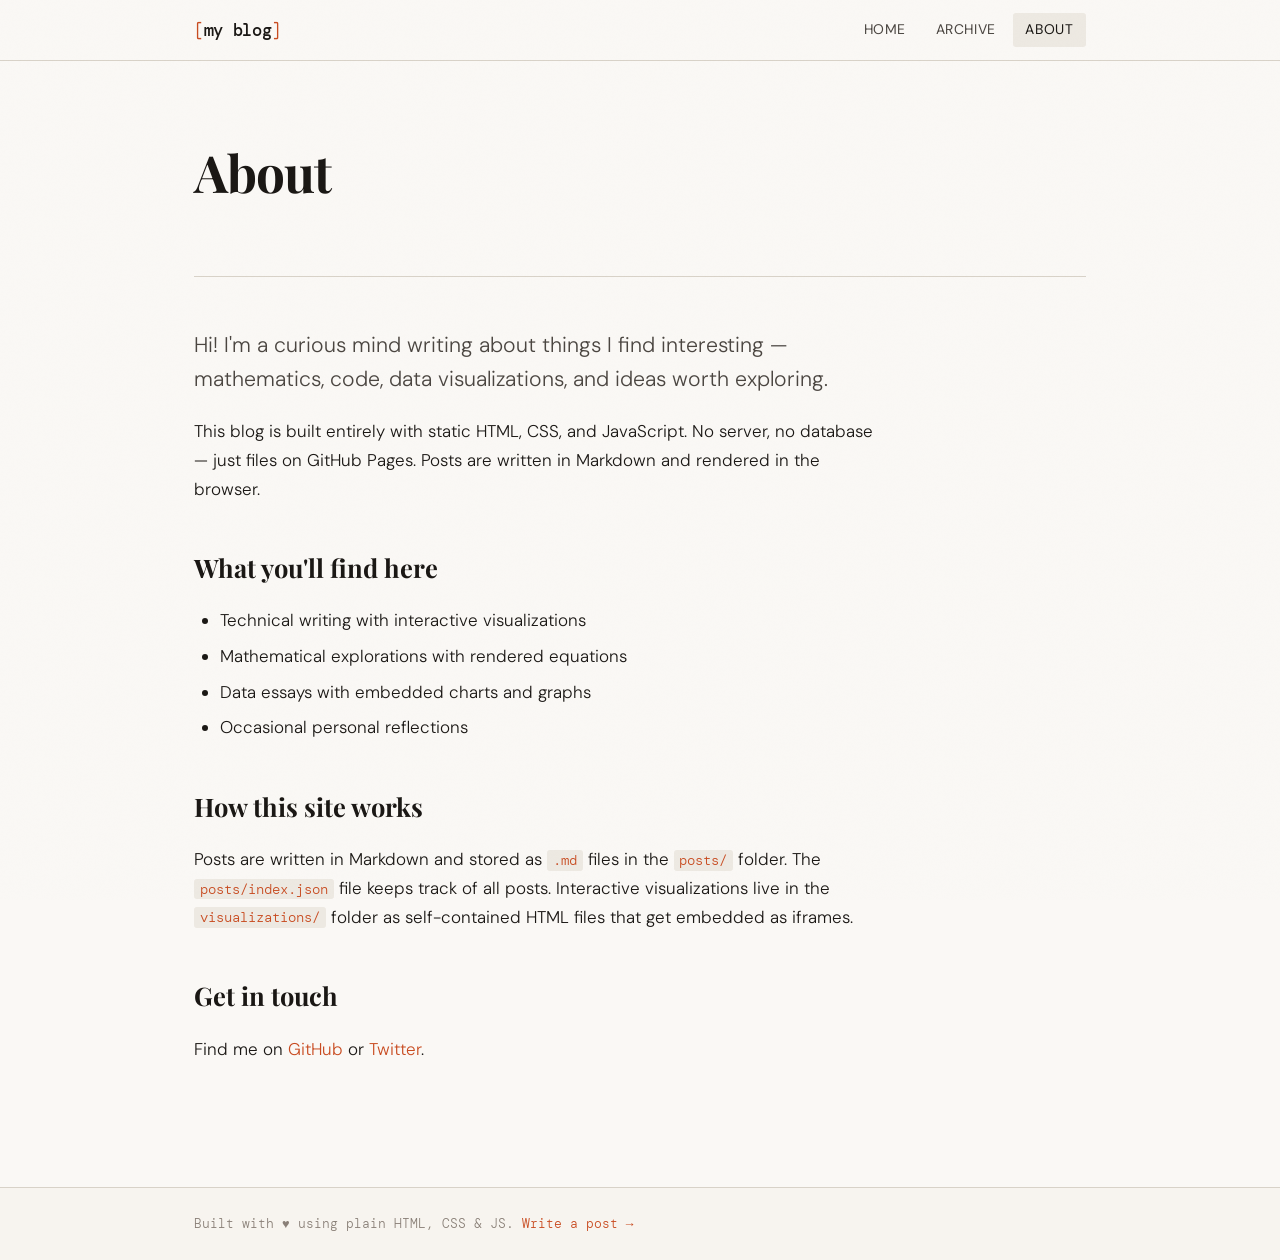
==== about.html @ aedbbadf "Add files via upload" ====
<!DOCTYPE html>
<html lang="en">
<head>
  <meta charset="UTF-8" />
  <meta name="viewport" content="width=device-width, initial-scale=1.0" />
  <title>About — My Blog</title>
  <link rel="stylesheet" href="assets/css/main.css" />
  <link rel="preconnect" href="https://fonts.googleapis.com">
  <link href="https://fonts.googleapis.com/css2?family=Playfair+Display:ital,wght@0,400;0,700;1,400&family=DM+Sans:wght@300;400;500&family=DM+Mono:wght@400;500&display=swap" rel="stylesheet">
</head>
<body>
<div class="noise-overlay"></div>
<header class="site-header">
  <div class="header-inner">
    <a href="index.html" class="site-logo">
      <span class="logo-bracket">[</span><span class="logo-text">my blog</span><span class="logo-bracket">]</span>
    </a>
    <nav class="site-nav">
      <a href="index.html" class="nav-link">Home</a>
      <a href="archive.html" class="nav-link">Archive</a>
      <a href="about.html" class="nav-link active">About</a>
    </nav>
  </div>
</header>
<main class="site-main">
  <div class="page-hero">
    <h1 class="page-title">About</h1>
  </div>
  <div class="about-content prose">
    <p class="lead">Hi! I'm a curious mind writing about things I find interesting — mathematics, code, data visualizations, and ideas worth exploring.</p>
    <p>This blog is built entirely with static HTML, CSS, and JavaScript. No server, no database — just files on GitHub Pages. Posts are written in Markdown and rendered in the browser.</p>
    <h2>What you'll find here</h2>
    <ul>
      <li>Technical writing with interactive visualizations</li>
      <li>Mathematical explorations with rendered equations</li>
      <li>Data essays with embedded charts and graphs</li>
      <li>Occasional personal reflections</li>
    </ul>
    <h2>How this site works</h2>
    <p>Posts are written in Markdown and stored as <code>.md</code> files in the <code>posts/</code> folder. The <code>posts/index.json</code> file keeps track of all posts. Interactive visualizations live in the <code>visualizations/</code> folder as self-contained HTML files that get embedded as iframes.</p>
    <h2>Get in touch</h2>
    <p>Find me on <a href="#">GitHub</a> or <a href="#">Twitter</a>.</p>
  </div>
</main>
<footer class="site-footer">
  <div class="footer-inner">
    <p class="footer-copy">Built with ♥ using plain HTML, CSS & JS. <a href="admin/editor.html">Write a post →</a></p>
  </div>
</footer>
</body>
</html>
---- assets/css/main.css ----
/* =====================================================
   MY BLOG — Main Stylesheet
   Aesthetic: Editorial · Ink & Paper · Refined
   ===================================================== */

@import url('https://fonts.googleapis.com/css2?family=Playfair+Display:ital,wght@0,400;0,700;1,400&family=DM+Sans:wght@300;400;500&family=DM+Mono:wght@400;500&display=swap');

/* ---------- Reset & Base ---------- */
*, *::before, *::after { box-sizing: border-box; margin: 0; padding: 0; }

:root {
  --ink:        #1a1714;
  --ink-mid:    #4a4540;
  --ink-light:  #8a8078;
  --cream:      #f7f4ef;
  --cream-dark: #ede9e2;
  --paper:      #faf8f5;
  --accent:     #c84b20;
  --accent-2:   #2a6496;
  --accent-3:   #5a8a3a;
  --border:     #d8d2c8;
  --shadow:     rgba(26,23,20,0.08);
  --font-serif: 'Playfair Display', Georgia, serif;
  --font-sans:  'DM Sans', system-ui, sans-serif;
  --font-mono:  'DM Mono', 'Fira Code', monospace;
  --max-w:      960px;
  --max-prose:  680px;
}

html { font-size: 17px; scroll-behavior: smooth; }

body {
  background: var(--paper);
  color: var(--ink);
  font-family: var(--font-sans);
  font-weight: 300;
  line-height: 1.7;
  min-height: 100vh;
  overflow-x: hidden;
}

/* Noise texture overlay */
.noise-overlay {
  position: fixed; inset: 0; pointer-events: none; z-index: 100;
  background-image: url("data:image/svg+xml,%3Csvg viewBox='0 0 256 256' xmlns='http://www.w3.org/2000/svg'%3E%3Cfilter id='n'%3E%3CfeTurbulence type='fractalNoise' baseFrequency='0.9' numOctaves='4' stitchTiles='stitch'/%3E%3C/filter%3E%3Crect width='100%25' height='100%25' filter='url(%23n)' opacity='0.04'/%3E%3C/svg%3E");
  background-size: 180px;
  opacity: 0.4;
}

a { color: var(--accent); text-decoration: none; }
a:hover { text-decoration: underline; }
img { max-width: 100%; height: auto; }

/* ---------- Header ---------- */
.site-header {
  position: sticky; top: 0; z-index: 50;
  background: rgba(250,248,245,0.92);
  backdrop-filter: blur(12px);
  border-bottom: 1px solid var(--border);
}

.header-inner {
  max-width: var(--max-w);
  margin: 0 auto;
  padding: 0 2rem;
  height: 60px;
  display: flex;
  align-items: center;
  gap: 2rem;
}

.site-logo {
  font-family: var(--font-mono);
  font-size: 1rem;
  color: var(--ink);
  text-decoration: none;
  white-space: nowrap;
  letter-spacing: -0.02em;
}
.logo-bracket { color: var(--accent); font-weight: 400; }
.logo-text { font-weight: 500; }
.site-logo:hover { text-decoration: none; opacity: 0.8; }

.site-nav {
  display: flex;
  gap: 0.25rem;
  margin-left: auto;
}
.nav-link {
  font-size: 0.82rem;
  font-weight: 400;
  color: var(--ink-mid);
  text-decoration: none;
  padding: 0.3rem 0.75rem;
  border-radius: 3px;
  letter-spacing: 0.04em;
  text-transform: uppercase;
  transition: all 0.2s;
}
.nav-link:hover, .nav-link.active {
  color: var(--ink);
  background: var(--cream-dark);
  text-decoration: none;
}

/* ---------- Main ---------- */
.site-main {
  max-width: var(--max-w);
  margin: 0 auto;
  padding: 0 2rem 6rem;
}

/* ---------- Hero ---------- */
.hero {
  padding: 6rem 0 4rem;
  position: relative;
  display: grid;
  grid-template-columns: 1fr auto;
  gap: 2rem;
  align-items: center;
  border-bottom: 1px solid var(--border);
  margin-bottom: 4rem;
  overflow: hidden;
}

.hero-kicker {
  font-family: var(--font-mono);
  font-size: 0.75rem;
  color: var(--accent);
  letter-spacing: 0.1em;
  text-transform: uppercase;
  margin-bottom: 1rem;
}

.hero-title {
  font-family: var(--font-serif);
  font-size: clamp(2.5rem, 5vw, 4rem);
  font-weight: 700;
  line-height: 1.1;
  letter-spacing: -0.02em;
  color: var(--ink);
  margin-bottom: 1.25rem;
}
.hero-title em { font-style: italic; color: var(--accent); }

.hero-sub {
  font-size: 1.05rem;
  color: var(--ink-mid);
  max-width: 500px;
  font-weight: 300;
}

/* Decorative rings */
.hero-deco {
  position: relative;
  width: 180px;
  height: 180px;
  flex-shrink: 0;
}
.deco-ring {
  position: absolute;
  border-radius: 50%;
  border: 1px solid var(--border);
}
.ring-1 { inset: 0; }
.ring-2 { inset: 20px; border-color: var(--cream-dark); border-width: 2px; }
.ring-3 { inset: 50px; background: var(--cream-dark); border-color: var(--border); }

/* ---------- Posts Section ---------- */
.section-header {
  display: flex;
  align-items: center;
  gap: 1.5rem;
  margin-bottom: 2.5rem;
}
.section-title {
  font-family: var(--font-mono);
  font-size: 0.75rem;
  font-weight: 500;
  letter-spacing: 0.1em;
  text-transform: uppercase;
  color: var(--ink-light);
  white-space: nowrap;
}
.section-line {
  flex: 1;
  height: 1px;
  background: var(--border);
}

/* ---------- Posts Grid ---------- */
.posts-grid {
  display: grid;
  grid-template-columns: 1fr 1fr;
  gap: 2px;
}

.post-card {
  background: var(--cream);
  padding: 2rem;
  position: relative;
  transition: background 0.2s;
  cursor: pointer;
  text-decoration: none;
  display: block;
  color: var(--ink);
}
.post-card:hover { background: var(--cream-dark); text-decoration: none; }
.post-card.featured { grid-column: 1 / -1; display: grid; grid-template-columns: 1fr 1fr; gap: 2rem; align-items: start; }

.post-number {
  font-family: var(--font-mono);
  font-size: 0.65rem;
  color: var(--ink-light);
  letter-spacing: 0.08em;
  margin-bottom: 1rem;
  display: block;
}
.post-card-title {
  font-family: var(--font-serif);
  font-size: 1.5rem;
  font-weight: 700;
  line-height: 1.2;
  margin-bottom: 0.75rem;
  color: var(--ink);
}
.post-card.featured .post-card-title { font-size: 2rem; }
.post-card-excerpt {
  font-size: 0.9rem;
  color: var(--ink-mid);
  line-height: 1.6;
  margin-bottom: 1.25rem;
}
.post-meta {
  display: flex;
  align-items: center;
  gap: 0.75rem;
  flex-wrap: wrap;
}
.post-date {
  font-family: var(--font-mono);
  font-size: 0.7rem;
  color: var(--ink-light);
}
.post-tag {
  font-size: 0.65rem;
  letter-spacing: 0.06em;
  text-transform: uppercase;
  background: var(--paper);
  color: var(--ink-light);
  padding: 0.15rem 0.5rem;
  border-radius: 2px;
  border: 1px solid var(--border);
}
.post-arrow {
  font-size: 1.1rem;
  color: var(--accent);
  transition: transform 0.2s;
}
.post-card:hover .post-arrow { transform: translateX(4px); }

.posts-loading {
  grid-column: 1 / -1;
  text-align: center;
  padding: 3rem;
  color: var(--ink-light);
  font-family: var(--font-mono);
  font-size: 0.8rem;
}

/* ---------- Page Hero ---------- */
.page-hero {
  padding: 4rem 0 3rem;
  border-bottom: 1px solid var(--border);
  margin-bottom: 3rem;
}
.page-title {
  font-family: var(--font-serif);
  font-size: clamp(2rem, 4vw, 3.5rem);
  font-weight: 700;
  letter-spacing: -0.02em;
  margin-bottom: 0.5rem;
}
.page-sub {
  font-size: 1rem;
  color: var(--ink-mid);
}

/* ---------- Archive ---------- */
.archive-list { display: flex; flex-direction: column; }
.archive-item {
  display: flex;
  align-items: baseline;
  gap: 1.5rem;
  padding: 1.25rem 0;
  border-bottom: 1px solid var(--border);
  text-decoration: none;
  color: var(--ink);
  transition: padding-left 0.2s;
}
.archive-item:hover { padding-left: 0.5rem; text-decoration: none; }
.archive-item-date {
  font-family: var(--font-mono);
  font-size: 0.7rem;
  color: var(--ink-light);
  white-space: nowrap;
  flex-shrink: 0;
}
.archive-item-title {
  font-family: var(--font-serif);
  font-size: 1.1rem;
  color: var(--ink);
  flex: 1;
}
.archive-item-tags {
  display: flex;
  gap: 0.5rem;
}

/* ---------- About ---------- */
.about-content {
  max-width: var(--max-prose);
}
.lead {
  font-size: 1.25rem;
  font-weight: 300;
  color: var(--ink-mid);
  margin-bottom: 2rem;
  line-height: 1.6;
}

/* ---------- Footer ---------- */
.site-footer {
  border-top: 1px solid var(--border);
  background: var(--cream);
  margin-top: auto;
}
.footer-inner {
  max-width: var(--max-w);
  margin: 0 auto;
  padding: 1.5rem 2rem;
}
.footer-copy {
  font-family: var(--font-mono);
  font-size: 0.75rem;
  color: var(--ink-light);
}
.footer-copy a { color: var(--accent); }

/* ---------- Prose (About, etc.) ---------- */
.prose h2 {
  font-family: var(--font-serif);
  font-size: 1.5rem;
  font-weight: 700;
  margin: 2.5rem 0 1rem;
  color: var(--ink);
}
.prose p { margin-bottom: 1.25rem; }
.prose ul, .prose ol {
  padding-left: 1.5rem;
  margin-bottom: 1.25rem;
}
.prose li { margin-bottom: 0.4rem; }
.prose code {
  font-family: var(--font-mono);
  font-size: 0.85em;
  background: var(--cream-dark);
  padding: 0.1em 0.4em;
  border-radius: 3px;
  color: var(--accent);
}

/* ---------- Responsive ---------- */
@media (max-width: 700px) {
  .site-main { padding: 0 1.25rem 4rem; }
  .header-inner { padding: 0 1.25rem; }
  .hero { grid-template-columns: 1fr; padding: 3rem 0 2.5rem; }
  .hero-deco { display: none; }
  .posts-grid { grid-template-columns: 1fr; }
  .post-card.featured { grid-column: 1; display: block; }
  .post-card.featured .post-card-title { font-size: 1.5rem; }
  .nav-link { font-size: 0.75rem; padding: 0.3rem 0.5rem; }
}

/* ---------- Animations ---------- */
@keyframes fadeUp {
  from { opacity: 0; transform: translateY(12px); }
  to   { opacity: 1; transform: translateY(0); }
}
.post-card, .archive-item {
  animation: fadeUp 0.4s ease both;
}
.post-card:nth-child(1) { animation-delay: 0.05s; }
.post-card:nth-child(2) { animation-delay: 0.10s; }
.post-card:nth-child(3) { animation-delay: 0.15s; }
.post-card:nth-child(4) { animation-delay: 0.20s; }
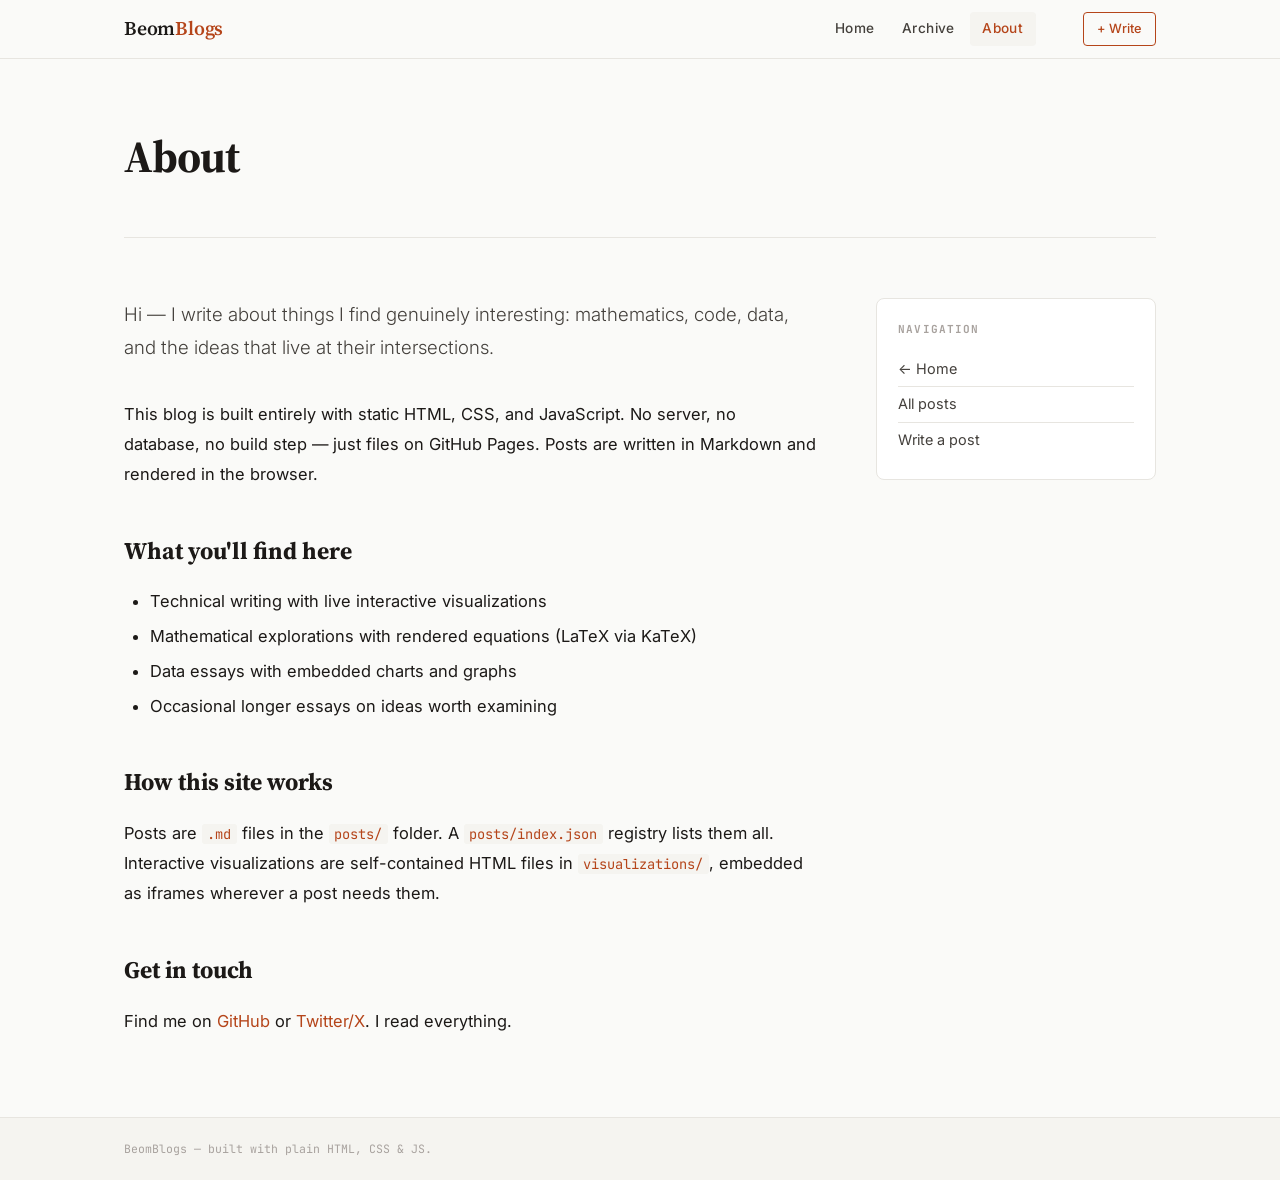
==== commit 93b0d661: "fix responsiveness and other features" ====
--- a/about.html
+++ b/about.html
@@ -1,50 +1,56 @@
 <!DOCTYPE html>
 <html lang="en">
 <head>
-  <meta charset="UTF-8" />
-  <meta name="viewport" content="width=device-width, initial-scale=1.0" />
-  <title>About — My Blog</title>
-  <link rel="stylesheet" href="assets/css/main.css" />
+  <meta charset="UTF-8"/>
+  <meta name="viewport" content="width=device-width, initial-scale=1.0"/>
+  <title>About — BeomBlogs</title>
   <link rel="preconnect" href="https://fonts.googleapis.com">
-  <link href="https://fonts.googleapis.com/css2?family=Playfair+Display:ital,wght@0,400;0,700;1,400&family=DM+Sans:wght@300;400;500&family=DM+Mono:wght@400;500&display=swap" rel="stylesheet">
+  <link href="https://fonts.googleapis.com/css2?family=Source+Serif+4:ital,opsz,wght@0,8..60,300;0,8..60,400;0,8..60,600;0,8..60,700;1,8..60,400;1,8..60,600&family=Inter:wght@300;400;500;600&family=JetBrains+Mono:wght@400;500&display=swap" rel="stylesheet">
+  <link rel="stylesheet" href="assets/css/main.css"/>
 </head>
 <body>
-<div class="noise-overlay"></div>
 <header class="site-header">
   <div class="header-inner">
-    <a href="index.html" class="site-logo">
-      <span class="logo-bracket">[</span><span class="logo-text">my blog</span><span class="logo-bracket">]</span>
-    </a>
+    <a href="index.html" class="site-logo">Beom<span class="logo-accent">Blogs</span></a>
     <nav class="site-nav">
       <a href="index.html" class="nav-link">Home</a>
       <a href="archive.html" class="nav-link">Archive</a>
       <a href="about.html" class="nav-link active">About</a>
     </nav>
+    <a href="admin/editor.html" class="header-write-btn">+ Write</a>
   </div>
 </header>
 <main class="site-main">
   <div class="page-hero">
     <h1 class="page-title">About</h1>
   </div>
-  <div class="about-content prose">
-    <p class="lead">Hi! I'm a curious mind writing about things I find interesting — mathematics, code, data visualizations, and ideas worth exploring.</p>
-    <p>This blog is built entirely with static HTML, CSS, and JavaScript. No server, no database — just files on GitHub Pages. Posts are written in Markdown and rendered in the browser.</p>
-    <h2>What you'll find here</h2>
-    <ul>
-      <li>Technical writing with interactive visualizations</li>
-      <li>Mathematical explorations with rendered equations</li>
-      <li>Data essays with embedded charts and graphs</li>
-      <li>Occasional personal reflections</li>
-    </ul>
-    <h2>How this site works</h2>
-    <p>Posts are written in Markdown and stored as <code>.md</code> files in the <code>posts/</code> folder. The <code>posts/index.json</code> file keeps track of all posts. Interactive visualizations live in the <code>visualizations/</code> folder as self-contained HTML files that get embedded as iframes.</p>
-    <h2>Get in touch</h2>
-    <p>Find me on <a href="#">GitHub</a> or <a href="#">Twitter</a>.</p>
+  <div class="about-layout">
+    <div class="about-content prose">
+      <p class="lead">Hi — I write about things I find genuinely interesting: mathematics, code, data, and the ideas that live at their intersections.</p>
+      <p>This blog is built entirely with static HTML, CSS, and JavaScript. No server, no database, no build step — just files on GitHub Pages. Posts are written in Markdown and rendered in the browser.</p>
+      <h2>What you'll find here</h2>
+      <ul>
+        <li>Technical writing with live interactive visualizations</li>
+        <li>Mathematical explorations with rendered equations (LaTeX via KaTeX)</li>
+        <li>Data essays with embedded charts and graphs</li>
+        <li>Occasional longer essays on ideas worth examining</li>
+      </ul>
+      <h2>How this site works</h2>
+      <p>Posts are <code>.md</code> files in the <code>posts/</code> folder. A <code>posts/index.json</code> registry lists them all. Interactive visualizations are self-contained HTML files in <code>visualizations/</code>, embedded as iframes wherever a post needs them.</p>
+      <h2>Get in touch</h2>
+      <p>Find me on <a href="#">GitHub</a> or <a href="#">Twitter/X</a>. I read everything.</p>
+    </div>
+    <aside class="about-sidebar">
+      <h3>Navigation</h3>
+      <a href="index.html">← Home</a>
+      <a href="archive.html">All posts</a>
+      <a href="admin/editor.html">Write a post</a>
+    </aside>
   </div>
 </main>
 <footer class="site-footer">
   <div class="footer-inner">
-    <p class="footer-copy">Built with ♥ using plain HTML, CSS & JS. <a href="admin/editor.html">Write a post →</a></p>
+    <p class="footer-copy">BeomBlogs — built with plain HTML, CSS &amp; JS.</p>
   </div>
 </footer>
 </body>
--- a/assets/css/main.css
+++ b/assets/css/main.css
@@ -1,396 +1,447 @@
-/* =====================================================
-   MY BLOG — Main Stylesheet
-   Aesthetic: Editorial · Ink & Paper · Refined
-   ===================================================== */
-
-@import url('https://fonts.googleapis.com/css2?family=Playfair+Display:ital,wght@0,400;0,700;1,400&family=DM+Sans:wght@300;400;500&family=DM+Mono:wght@400;500&display=swap');
-
-/* ---------- Reset & Base ---------- */
+/* ============================================================
+   BeomBlogs — Main Stylesheet
+   Design: Academic / Research-friendly editorial
+   Optimised for readability on mobile, tablet & desktop
+   ============================================================ */
+
+@import url('https://fonts.googleapis.com/css2?family=Source+Serif+4:ital,opsz,wght@0,8..60,300;0,8..60,400;0,8..60,600;0,8..60,700;1,8..60,400;1,8..60,600&family=Inter:wght@300;400;500;600&family=JetBrains+Mono:wght@400;500&display=swap');
+
+/* ── Reset ── */
 *, *::before, *::after { box-sizing: border-box; margin: 0; padding: 0; }
 
 :root {
-  --ink:        #1a1714;
-  --ink-mid:    #4a4540;
-  --ink-light:  #8a8078;
-  --cream:      #f7f4ef;
-  --cream-dark: #ede9e2;
-  --paper:      #faf8f5;
-  --accent:     #c84b20;
-  --accent-2:   #2a6496;
-  --accent-3:   #5a8a3a;
-  --border:     #d8d2c8;
-  --shadow:     rgba(26,23,20,0.08);
-  --font-serif: 'Playfair Display', Georgia, serif;
-  --font-sans:  'DM Sans', system-ui, sans-serif;
-  --font-mono:  'DM Mono', 'Fira Code', monospace;
-  --max-w:      960px;
+  /* Palette */
+  --ink:           #1c1917;
+  --ink-mid:       #44403c;
+  --ink-light:     #78716c;
+  --ink-faint:     #a8a29e;
+  --bg:            #fafaf8;
+  --bg-alt:        #f5f4f0;
+  --bg-card:       #ffffff;
+  --border:        #e7e5e0;
+  --border-strong: #c7c3bc;
+  --accent:        #b5451a;
+  --accent-dk:     #8b3214;
+  --accent-lt:     #f9ede8;
+  --blue:          #1d4ed8;
+  --blue-lt:       #eff6ff;
+  --green:         #166534;
+  --green-lt:      #f0fdf4;
+
+  /* Typography */
+  --ff-serif: 'Source Serif 4', 'Georgia', 'Times New Roman', serif;
+  --ff-sans:  'Inter', system-ui, -apple-system, sans-serif;
+  --ff-mono:  'JetBrains Mono', 'Fira Code', monospace;
+
+  /* Spacing */
+  --max-w:      1100px;
   --max-prose:  680px;
-}
-
-html { font-size: 17px; scroll-behavior: smooth; }
-
+  --space-xs:   .375rem;
+  --space-sm:   .75rem;
+  --space-md:   1.25rem;
+  --space-lg:   2rem;
+  --space-xl:   3.5rem;
+
+  /* Radius */
+  --radius-sm: 4px;
+  --radius-md: 8px;
+  --radius-lg: 12px;
+}
+
+/* ── Base ── */
+html { font-size: 17px; scroll-behavior: smooth; -webkit-text-size-adjust: 100%; }
 body {
-  background: var(--paper);
-  color: var(--ink);
-  font-family: var(--font-sans);
-  font-weight: 300;
+  background: var(--bg);
+  color: var(--ink);
+  font-family: var(--ff-sans);
+  font-weight: 400;
   line-height: 1.7;
   min-height: 100vh;
-  overflow-x: hidden;
-}
-
-/* Noise texture overlay */
-.noise-overlay {
-  position: fixed; inset: 0; pointer-events: none; z-index: 100;
-  background-image: url("data:image/svg+xml,%3Csvg viewBox='0 0 256 256' xmlns='http://www.w3.org/2000/svg'%3E%3Cfilter id='n'%3E%3CfeTurbulence type='fractalNoise' baseFrequency='0.9' numOctaves='4' stitchTiles='stitch'/%3E%3C/filter%3E%3Crect width='100%25' height='100%25' filter='url(%23n)' opacity='0.04'/%3E%3C/svg%3E");
-  background-size: 180px;
-  opacity: 0.4;
-}
-
+  display: flex;
+  flex-direction: column;
+}
 a { color: var(--accent); text-decoration: none; }
-a:hover { text-decoration: underline; }
-img { max-width: 100%; height: auto; }
-
-/* ---------- Header ---------- */
+a:hover { text-decoration: underline; text-underline-offset: 3px; }
+img { max-width: 100%; height: auto; display: block; }
+
+/* ── Header ── */
 .site-header {
   position: sticky; top: 0; z-index: 50;
-  background: rgba(250,248,245,0.92);
-  backdrop-filter: blur(12px);
+  background: rgba(250,250,248,.94);
+  backdrop-filter: blur(10px);
+  -webkit-backdrop-filter: blur(10px);
   border-bottom: 1px solid var(--border);
 }
-
 .header-inner {
   max-width: var(--max-w);
   margin: 0 auto;
-  padding: 0 2rem;
-  height: 60px;
-  display: flex;
-  align-items: center;
-  gap: 2rem;
-}
-
+  padding: 0 var(--space-lg);
+  height: 58px;
+  display: flex;
+  align-items: center;
+  gap: var(--space-lg);
+}
 .site-logo {
-  font-family: var(--font-mono);
+  font-family: var(--ff-serif);
+  font-size: 1.15rem;
+  font-weight: 600;
+  color: var(--ink);
+  text-decoration: none;
+  letter-spacing: -.01em;
+  white-space: nowrap;
+}
+.site-logo:hover { text-decoration: none; opacity: .8; }
+.site-logo .logo-accent { color: var(--accent); }
+
+.site-nav { display: flex; gap: 2px; margin-left: auto; align-items: center; }
+.nav-link {
+  font-size: .8rem;
+  font-weight: 500;
+  color: var(--ink-mid);
+  text-decoration: none;
+  padding: .3rem .75rem;
+  border-radius: var(--radius-sm);
+  letter-spacing: .03em;
+  transition: all .15s;
+}
+.nav-link:hover, .nav-link.active {
+  color: var(--ink);
+  background: var(--bg-alt);
+  text-decoration: none;
+}
+.nav-link.active { color: var(--accent); }
+
+.header-write-btn {
+  font-size: .75rem;
+  font-weight: 500;
+  color: var(--accent);
+  border: 1px solid var(--accent);
+  padding: .28rem .8rem;
+  border-radius: var(--radius-sm);
+  text-decoration: none;
+  transition: all .15s;
+  margin-left: var(--space-sm);
+  white-space: nowrap;
+}
+.header-write-btn:hover {
+  background: var(--accent);
+  color: #fff;
+  text-decoration: none;
+}
+
+/* Mobile hamburger */
+.nav-toggle { display: none; background: none; border: none; cursor: pointer; padding: .25rem; color: var(--ink-mid); font-size: 1.25rem; }
+
+/* ── Main ── */
+.site-main { max-width: var(--max-w); margin: 0 auto; padding: 0 var(--space-lg) var(--space-xl); flex: 1; width: 100%; }
+
+/* ── Hero ── */
+.hero {
+  padding: var(--space-xl) 0 var(--space-lg);
+  border-bottom: 1px solid var(--border);
+  margin-bottom: var(--space-xl);
+}
+.hero-kicker {
+  font-family: var(--ff-mono);
+  font-size: .72rem;
+  letter-spacing: .1em;
+  text-transform: uppercase;
+  color: var(--accent);
+  margin-bottom: var(--space-sm);
+  display: flex;
+  align-items: center;
+  gap: .5rem;
+}
+.hero-kicker::after { content: ''; flex: 1; max-width: 60px; height: 1px; background: var(--accent); opacity: .4; }
+.hero-title {
+  font-family: var(--ff-serif);
+  font-size: clamp(2rem, 4.5vw, 3.25rem);
+  font-weight: 700;
+  line-height: 1.15;
+  letter-spacing: -.02em;
+  color: var(--ink);
+  margin-bottom: var(--space-md);
+}
+.hero-title em { font-style: italic; color: var(--accent); }
+.hero-desc {
   font-size: 1rem;
-  color: var(--ink);
-  text-decoration: none;
+  color: var(--ink-mid);
+  max-width: 540px;
+  line-height: 1.75;
+  font-weight: 300;
+}
+
+/* ── Section headers ── */
+.section-header {
+  display: flex;
+  align-items: center;
+  gap: var(--space-md);
+  margin-bottom: var(--space-lg);
+}
+.section-title {
+  font-family: var(--ff-mono);
+  font-size: .7rem;
+  font-weight: 500;
+  letter-spacing: .1em;
+  text-transform: uppercase;
+  color: var(--ink-faint);
   white-space: nowrap;
-  letter-spacing: -0.02em;
-}
-.logo-bracket { color: var(--accent); font-weight: 400; }
-.logo-text { font-weight: 500; }
-.site-logo:hover { text-decoration: none; opacity: 0.8; }
-
-.site-nav {
-  display: flex;
-  gap: 0.25rem;
-  margin-left: auto;
-}
-.nav-link {
-  font-size: 0.82rem;
-  font-weight: 400;
-  color: var(--ink-mid);
-  text-decoration: none;
-  padding: 0.3rem 0.75rem;
-  border-radius: 3px;
-  letter-spacing: 0.04em;
-  text-transform: uppercase;
-  transition: all 0.2s;
-}
-.nav-link:hover, .nav-link.active {
-  color: var(--ink);
-  background: var(--cream-dark);
-  text-decoration: none;
-}
-
-/* ---------- Main ---------- */
-.site-main {
-  max-width: var(--max-w);
-  margin: 0 auto;
-  padding: 0 2rem 6rem;
-}
-
-/* ---------- Hero ---------- */
-.hero {
-  padding: 6rem 0 4rem;
-  position: relative;
-  display: grid;
-  grid-template-columns: 1fr auto;
-  gap: 2rem;
-  align-items: center;
-  border-bottom: 1px solid var(--border);
-  margin-bottom: 4rem;
-  overflow: hidden;
-}
-
-.hero-kicker {
-  font-family: var(--font-mono);
-  font-size: 0.75rem;
-  color: var(--accent);
-  letter-spacing: 0.1em;
-  text-transform: uppercase;
-  margin-bottom: 1rem;
-}
-
-.hero-title {
-  font-family: var(--font-serif);
-  font-size: clamp(2.5rem, 5vw, 4rem);
-  font-weight: 700;
-  line-height: 1.1;
-  letter-spacing: -0.02em;
-  color: var(--ink);
-  margin-bottom: 1.25rem;
-}
-.hero-title em { font-style: italic; color: var(--accent); }
-
-.hero-sub {
-  font-size: 1.05rem;
-  color: var(--ink-mid);
-  max-width: 500px;
-  font-weight: 300;
-}
-
-/* Decorative rings */
-.hero-deco {
-  position: relative;
-  width: 180px;
-  height: 180px;
-  flex-shrink: 0;
-}
-.deco-ring {
-  position: absolute;
-  border-radius: 50%;
-  border: 1px solid var(--border);
-}
-.ring-1 { inset: 0; }
-.ring-2 { inset: 20px; border-color: var(--cream-dark); border-width: 2px; }
-.ring-3 { inset: 50px; background: var(--cream-dark); border-color: var(--border); }
-
-/* ---------- Posts Section ---------- */
-.section-header {
-  display: flex;
-  align-items: center;
-  gap: 1.5rem;
-  margin-bottom: 2.5rem;
-}
-.section-title {
-  font-family: var(--font-mono);
-  font-size: 0.75rem;
-  font-weight: 500;
-  letter-spacing: 0.1em;
-  text-transform: uppercase;
-  color: var(--ink-light);
-  white-space: nowrap;
-}
-.section-line {
-  flex: 1;
-  height: 1px;
-  background: var(--border);
-}
-
-/* ---------- Posts Grid ---------- */
+}
+.section-line { flex: 1; height: 1px; background: var(--border); }
+
+/* ── Posts Grid ── */
 .posts-grid {
   display: grid;
-  grid-template-columns: 1fr 1fr;
-  gap: 2px;
-}
+  grid-template-columns: repeat(2, 1fr);
+  gap: 1px;
+  background: var(--border);
+  border: 1px solid var(--border);
+  border-radius: var(--radius-lg);
+  overflow: hidden;
+}
+
+.post-card-wrap { position: relative; background: var(--bg-card); }
+.post-card-wrap.featured-wrap { grid-column: 1 / -1; }
+.post-card-wrap.featured-wrap .post-card { display: grid; grid-template-columns: 1.2fr 1fr; gap: var(--space-lg); align-items: start; }
 
 .post-card {
-  background: var(--cream);
-  padding: 2rem;
+  display: block;
+  padding: var(--space-lg) var(--space-lg) calc(var(--space-lg) * 1.1);
+  text-decoration: none;
+  color: var(--ink);
+  height: 100%;
+  transition: background .18s;
   position: relative;
-  transition: background 0.2s;
-  cursor: pointer;
-  text-decoration: none;
-  display: block;
-  color: var(--ink);
-}
-.post-card:hover { background: var(--cream-dark); text-decoration: none; }
-.post-card.featured { grid-column: 1 / -1; display: grid; grid-template-columns: 1fr 1fr; gap: 2rem; align-items: start; }
-
-.post-number {
-  font-family: var(--font-mono);
-  font-size: 0.65rem;
+}
+.post-card:hover { background: #fdfcfa; text-decoration: none; }
+
+.post-eyebrow {
+  display: flex;
+  align-items: center;
+  gap: var(--space-sm);
+  margin-bottom: var(--space-sm);
+  flex-wrap: wrap;
+}
+.post-num {
+  font-family: var(--ff-mono);
+  font-size: .65rem;
+  color: var(--ink-faint);
+  letter-spacing: .06em;
+}
+.post-featured-badge {
+  font-family: var(--ff-mono);
+  font-size: .6rem;
+  letter-spacing: .06em;
+  text-transform: uppercase;
+  color: var(--accent);
+  background: var(--accent-lt);
+  border: 1px solid rgba(181,69,26,.2);
+  padding: .12rem .45rem;
+  border-radius: 3px;
+}
+.post-tag {
+  font-family: var(--ff-mono);
+  font-size: .62rem;
+  letter-spacing: .04em;
   color: var(--ink-light);
-  letter-spacing: 0.08em;
-  margin-bottom: 1rem;
-  display: block;
-}
+  background: var(--bg-alt);
+  border: 1px solid var(--border);
+  padding: .1rem .4rem;
+  border-radius: 3px;
+}
+
 .post-card-title {
-  font-family: var(--font-serif);
-  font-size: 1.5rem;
-  font-weight: 700;
-  line-height: 1.2;
-  margin-bottom: 0.75rem;
-  color: var(--ink);
-}
-.post-card.featured .post-card-title { font-size: 2rem; }
+  font-family: var(--ff-serif);
+  font-size: 1.35rem;
+  font-weight: 600;
+  line-height: 1.25;
+  letter-spacing: -.01em;
+  color: var(--ink);
+  margin-bottom: var(--space-sm);
+}
+.featured-wrap .post-card-title { font-size: 1.75rem; }
+
 .post-card-excerpt {
-  font-size: 0.9rem;
+  font-size: .875rem;
   color: var(--ink-mid);
-  line-height: 1.6;
-  margin-bottom: 1.25rem;
-}
-.post-meta {
-  display: flex;
-  align-items: center;
-  gap: 0.75rem;
-  flex-wrap: wrap;
+  line-height: 1.7;
+  margin-bottom: var(--space-md);
+  font-weight: 300;
+}
+
+.post-card-footer {
+  display: flex;
+  align-items: center;
+  gap: var(--space-sm);
+  margin-top: auto;
 }
 .post-date {
-  font-family: var(--font-mono);
-  font-size: 0.7rem;
-  color: var(--ink-light);
-}
-.post-tag {
-  font-size: 0.65rem;
-  letter-spacing: 0.06em;
-  text-transform: uppercase;
-  background: var(--paper);
-  color: var(--ink-light);
-  padding: 0.15rem 0.5rem;
-  border-radius: 2px;
+  font-family: var(--ff-mono);
+  font-size: .67rem;
+  color: var(--ink-faint);
+}
+.post-arrow {
+  margin-left: auto;
+  color: var(--accent);
+  font-size: 1rem;
+  transition: transform .2s;
+}
+.post-card:hover .post-arrow { transform: translateX(4px); }
+
+/* Edit button */
+.post-edit-btn {
+  position: absolute;
+  top: .65rem; right: .65rem;
+  font-family: var(--ff-mono);
+  font-size: .62rem;
+  color: var(--ink-faint);
+  background: var(--bg);
   border: 1px solid var(--border);
-}
-.post-arrow {
-  font-size: 1.1rem;
-  color: var(--accent);
-  transition: transform 0.2s;
-}
-.post-card:hover .post-arrow { transform: translateX(4px); }
-
+  border-radius: var(--radius-sm);
+  padding: .18rem .5rem;
+  text-decoration: none;
+  opacity: 0;
+  transition: opacity .15s, color .15s;
+  z-index: 5;
+}
+.post-card-wrap:hover .post-edit-btn { opacity: 1; }
+.post-edit-btn:hover { color: var(--accent); border-color: var(--accent); text-decoration: none; }
+
+/* Loading state */
 .posts-loading {
   grid-column: 1 / -1;
   text-align: center;
   padding: 3rem;
-  color: var(--ink-light);
-  font-family: var(--font-mono);
-  font-size: 0.8rem;
-}
-
-/* ---------- Page Hero ---------- */
+  color: var(--ink-faint);
+  font-family: var(--ff-mono);
+  font-size: .8rem;
+}
+
+/* ── Page hero (archive, about) ── */
 .page-hero {
-  padding: 4rem 0 3rem;
+  padding: var(--space-xl) 0 var(--space-lg);
   border-bottom: 1px solid var(--border);
-  margin-bottom: 3rem;
+  margin-bottom: var(--space-xl);
 }
 .page-title {
-  font-family: var(--font-serif);
-  font-size: clamp(2rem, 4vw, 3.5rem);
+  font-family: var(--ff-serif);
+  font-size: clamp(1.75rem, 3.5vw, 2.75rem);
   font-weight: 700;
-  letter-spacing: -0.02em;
-  margin-bottom: 0.5rem;
-}
-.page-sub {
-  font-size: 1rem;
-  color: var(--ink-mid);
-}
-
-/* ---------- Archive ---------- */
+  letter-spacing: -.02em;
+  margin-bottom: .5rem;
+  color: var(--ink);
+}
+.page-desc { font-size: .95rem; color: var(--ink-mid); font-weight: 300; }
+
+/* ── Archive ── */
 .archive-list { display: flex; flex-direction: column; }
+.archive-year-group { margin-bottom: var(--space-lg); }
+.archive-year {
+  font-family: var(--ff-mono);
+  font-size: .68rem;
+  letter-spacing: .1em;
+  text-transform: uppercase;
+  color: var(--ink-faint);
+  padding: .75rem 0 .4rem;
+  border-bottom: 1px solid var(--border);
+  margin-bottom: .25rem;
+}
 .archive-item {
   display: flex;
   align-items: baseline;
-  gap: 1.5rem;
-  padding: 1.25rem 0;
+  gap: var(--space-md);
+  padding: .9rem 0;
   border-bottom: 1px solid var(--border);
   text-decoration: none;
   color: var(--ink);
-  transition: padding-left 0.2s;
-}
-.archive-item:hover { padding-left: 0.5rem; text-decoration: none; }
-.archive-item-date {
-  font-family: var(--font-mono);
-  font-size: 0.7rem;
-  color: var(--ink-light);
-  white-space: nowrap;
-  flex-shrink: 0;
-}
-.archive-item-title {
-  font-family: var(--font-serif);
-  font-size: 1.1rem;
-  color: var(--ink);
-  flex: 1;
-}
-.archive-item-tags {
-  display: flex;
-  gap: 0.5rem;
-}
-
-/* ---------- About ---------- */
-.about-content {
-  max-width: var(--max-prose);
-}
-.lead {
-  font-size: 1.25rem;
-  font-weight: 300;
-  color: var(--ink-mid);
-  margin-bottom: 2rem;
-  line-height: 1.6;
-}
-
-/* ---------- Footer ---------- */
+  transition: padding-left .18s;
+}
+.archive-item:hover { padding-left: .5rem; text-decoration: none; }
+.archive-item-date { font-family: var(--ff-mono); font-size: .67rem; color: var(--ink-faint); white-space: nowrap; flex-shrink: 0; min-width: 7rem; }
+.archive-item-title { font-family: var(--ff-serif); font-size: 1.05rem; font-weight: 400; color: var(--ink); flex: 1; }
+.archive-item-tags { display: flex; gap: .3rem; flex-shrink: 0; }
+
+/* ── About ── */
+.about-layout { display: grid; grid-template-columns: 1fr 280px; gap: var(--space-xl); align-items: start; }
+.prose h2 { font-family: var(--ff-serif); font-size: 1.4rem; font-weight: 700; margin: 2.5rem 0 .9rem; color: var(--ink); }
+.prose p { margin-bottom: 1.25rem; font-size: .97rem; line-height: 1.82; }
+.prose ul, .prose ol { padding-left: 1.5rem; margin-bottom: 1.25rem; }
+.prose li { margin-bottom: .4rem; font-size: .97rem; line-height: 1.7; }
+.prose code { font-family: var(--ff-mono); font-size: .83em; background: var(--bg-alt); padding: .1em .4em; border-radius: 3px; color: var(--accent); }
+.prose .lead { font-size: 1.1rem; font-weight: 300; color: var(--ink-mid); line-height: 1.8; margin-bottom: var(--space-lg); }
+.about-sidebar { background: var(--bg-card); border: 1px solid var(--border); border-radius: var(--radius-md); padding: var(--space-md); font-size: .82rem; }
+.about-sidebar h3 { font-family: var(--ff-mono); font-size: .65rem; letter-spacing: .1em; text-transform: uppercase; color: var(--ink-faint); margin-bottom: .75rem; }
+.about-sidebar a { display: block; color: var(--ink-mid); padding: .3rem 0; border-bottom: 1px solid var(--border); transition: color .15s; font-size: .85rem; }
+.about-sidebar a:last-child { border-bottom: none; }
+.about-sidebar a:hover { color: var(--accent); text-decoration: none; }
+
+/* ── Footer ── */
 .site-footer {
   border-top: 1px solid var(--border);
-  background: var(--cream);
-  margin-top: auto;
+  background: var(--bg-alt);
+  flex-shrink: 0;
 }
 .footer-inner {
   max-width: var(--max-w);
   margin: 0 auto;
-  padding: 1.5rem 2rem;
-}
-.footer-copy {
-  font-family: var(--font-mono);
-  font-size: 0.75rem;
-  color: var(--ink-light);
-}
+  padding: var(--space-md) var(--space-lg);
+  display: flex;
+  align-items: center;
+  gap: var(--space-md);
+  flex-wrap: wrap;
+}
+.footer-copy { font-family: var(--ff-mono); font-size: .68rem; color: var(--ink-faint); }
 .footer-copy a { color: var(--accent); }
-
-/* ---------- Prose (About, etc.) ---------- */
-.prose h2 {
-  font-family: var(--font-serif);
-  font-size: 1.5rem;
-  font-weight: 700;
-  margin: 2.5rem 0 1rem;
-  color: var(--ink);
-}
-.prose p { margin-bottom: 1.25rem; }
-.prose ul, .prose ol {
-  padding-left: 1.5rem;
-  margin-bottom: 1.25rem;
-}
-.prose li { margin-bottom: 0.4rem; }
-.prose code {
-  font-family: var(--font-mono);
-  font-size: 0.85em;
-  background: var(--cream-dark);
-  padding: 0.1em 0.4em;
-  border-radius: 3px;
-  color: var(--accent);
-}
-
-/* ---------- Responsive ---------- */
+.footer-links { display: flex; gap: var(--space-md); margin-left: auto; }
+.footer-links a { font-size: .72rem; color: var(--ink-faint); font-family: var(--ff-mono); }
+.footer-links a:hover { color: var(--accent); text-decoration: none; }
+
+/* ── Animations ── */
+@keyframes fadeUp {
+  from { opacity: 0; transform: translateY(10px); }
+  to   { opacity: 1; transform: translateY(0); }
+}
+.post-card-wrap { animation: fadeUp .4s ease both; }
+.post-card-wrap:nth-child(1) { animation-delay: .04s; }
+.post-card-wrap:nth-child(2) { animation-delay: .09s; }
+.post-card-wrap:nth-child(3) { animation-delay: .14s; }
+.post-card-wrap:nth-child(4) { animation-delay: .18s; }
+.post-card-wrap:nth-child(5) { animation-delay: .22s; }
+
+/* ── Responsive ── */
+@media (max-width: 900px) {
+  .about-layout { grid-template-columns: 1fr; }
+  .about-sidebar { display: none; }
+}
+
 @media (max-width: 700px) {
-  .site-main { padding: 0 1.25rem 4rem; }
-  .header-inner { padding: 0 1.25rem; }
-  .hero { grid-template-columns: 1fr; padding: 3rem 0 2.5rem; }
-  .hero-deco { display: none; }
-  .posts-grid { grid-template-columns: 1fr; }
-  .post-card.featured { grid-column: 1; display: block; }
-  .post-card.featured .post-card-title { font-size: 1.5rem; }
-  .nav-link { font-size: 0.75rem; padding: 0.3rem 0.5rem; }
-}
-
-/* ---------- Animations ---------- */
-@keyframes fadeUp {
-  from { opacity: 0; transform: translateY(12px); }
-  to   { opacity: 1; transform: translateY(0); }
-}
-.post-card, .archive-item {
-  animation: fadeUp 0.4s ease both;
-}
-.post-card:nth-child(1) { animation-delay: 0.05s; }
-.post-card:nth-child(2) { animation-delay: 0.10s; }
-.post-card:nth-child(3) { animation-delay: 0.15s; }
-.post-card:nth-child(4) { animation-delay: 0.20s; }
+  html { font-size: 16px; }
+  .header-inner { padding: 0 1rem; gap: .75rem; }
+  .header-write-btn { display: none; }
+  .site-nav { gap: 0; }
+  .nav-link { padding: .3rem .5rem; font-size: .75rem; }
+
+  .site-main { padding: 0 1rem var(--space-xl); }
+
+  .hero { padding: var(--space-lg) 0 var(--space-md); margin-bottom: var(--space-lg); }
+  .hero-title { font-size: 1.85rem; }
+
+  .posts-grid { grid-template-columns: 1fr; border-radius: var(--radius-md); }
+  .post-card-wrap.featured-wrap { grid-column: 1; }
+  .post-card-wrap.featured-wrap .post-card { display: block; }
+  .featured-wrap .post-card-title { font-size: 1.35rem; }
+
+  .post-card { padding: 1.25rem; }
+
+  .archive-item { flex-wrap: wrap; gap: .35rem; }
+  .archive-item-date { min-width: auto; }
+  .archive-item-tags { display: none; }
+
+  .footer-inner { flex-direction: column; align-items: flex-start; gap: .5rem; }
+  .footer-links { margin-left: 0; }
+}
+
+@media (max-width: 480px) {
+  .site-nav .nav-link:nth-child(3) { display: none; }
+  .hero-title { font-size: 1.65rem; }
+}
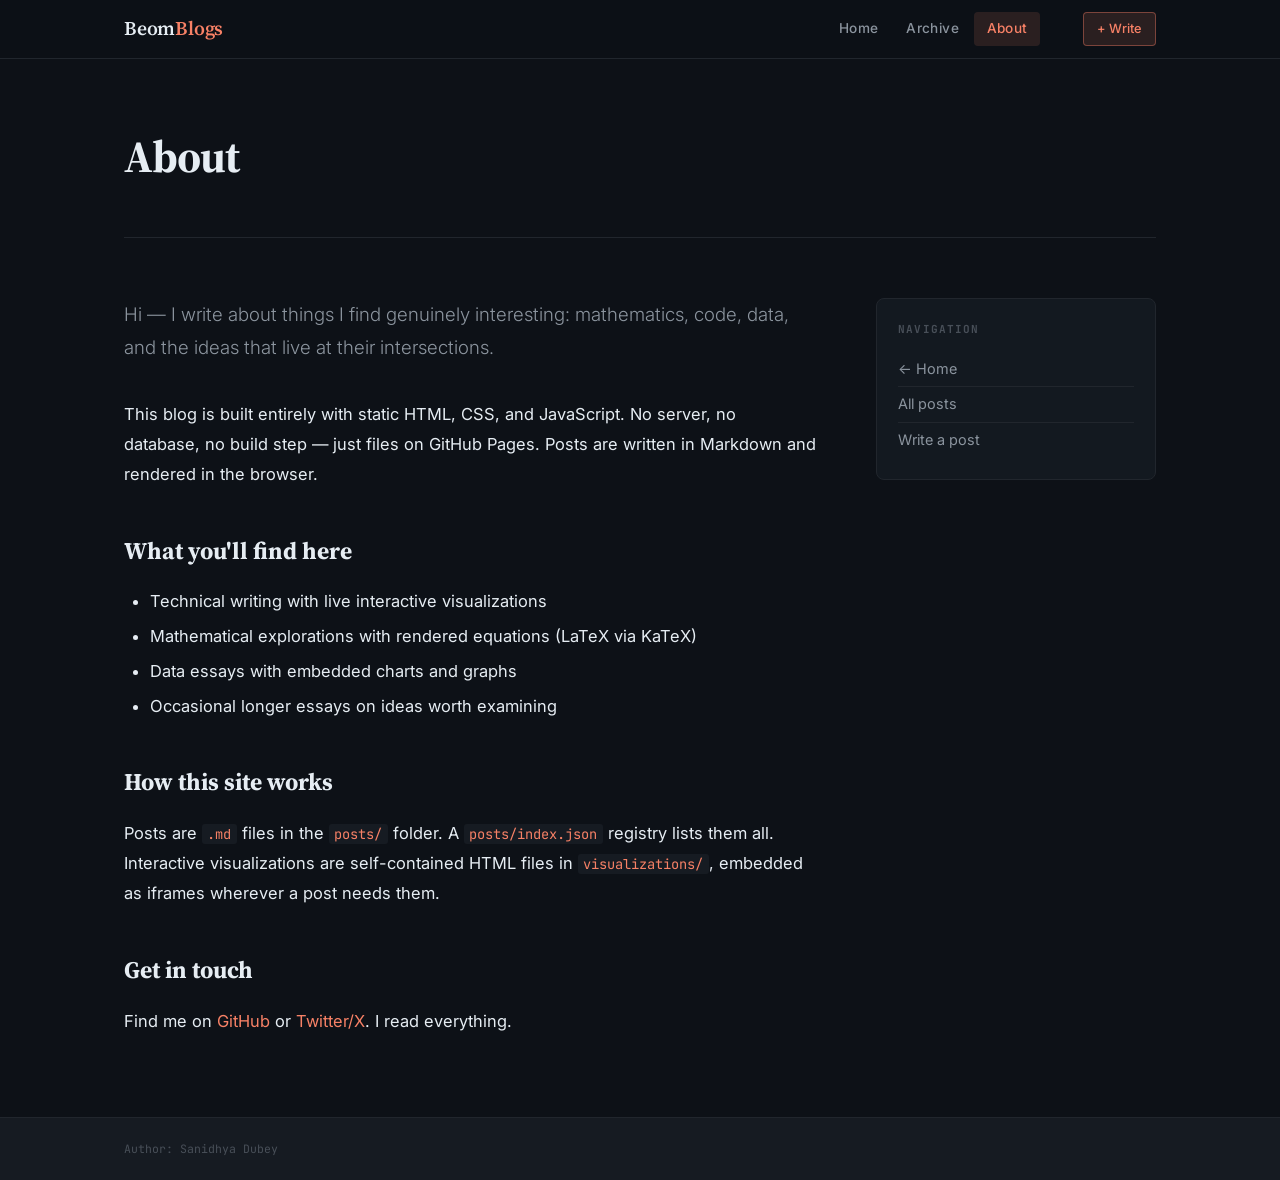
==== commit 93978665: "footer changed2" ====
--- a/about.html
+++ b/about.html
@@ -50,7 +50,7 @@
 </main>
 <footer class="site-footer">
   <div class="footer-inner">
-    <p class="footer-copy">BeomBlogs — built with plain HTML, CSS &amp; JS.</p>
+    <p class="footer-copy">Author: Sanidhya Dubey</p>
   </div>
 </footer>
 </body>
--- a/assets/css/main.css
+++ b/assets/css/main.css
@@ -1,198 +1,81 @@
 /* ============================================================
-   BeomBlogs — Main Stylesheet
-   Design: Academic / Research-friendly editorial
-   Optimised for readability on mobile, tablet & desktop
+   BeomBlogs — Main Stylesheet  ·  DARK MODE DEFAULT
    ============================================================ */
-
 @import url('https://fonts.googleapis.com/css2?family=Source+Serif+4:ital,opsz,wght@0,8..60,300;0,8..60,400;0,8..60,600;0,8..60,700;1,8..60,400;1,8..60,600&family=Inter:wght@300;400;500;600&family=JetBrains+Mono:wght@400;500&display=swap');
 
-/* ── Reset ── */
-*, *::before, *::after { box-sizing: border-box; margin: 0; padding: 0; }
+*,*::before,*::after{box-sizing:border-box;margin:0;padding:0}
 
 :root {
-  /* Palette */
-  --ink:           #1c1917;
-  --ink-mid:       #44403c;
-  --ink-light:     #78716c;
-  --ink-faint:     #a8a29e;
-  --bg:            #fafaf8;
-  --bg-alt:        #f5f4f0;
-  --bg-card:       #ffffff;
-  --border:        #e7e5e0;
-  --border-strong: #c7c3bc;
-  --accent:        #b5451a;
-  --accent-dk:     #8b3214;
-  --accent-lt:     #f9ede8;
-  --blue:          #1d4ed8;
-  --blue-lt:       #eff6ff;
-  --green:         #166534;
-  --green-lt:      #f0fdf4;
-
-  /* Typography */
-  --ff-serif: 'Source Serif 4', 'Georgia', 'Times New Roman', serif;
-  --ff-sans:  'Inter', system-ui, -apple-system, sans-serif;
-  --ff-mono:  'JetBrains Mono', 'Fira Code', monospace;
-
-  /* Spacing */
-  --max-w:      1100px;
-  --max-prose:  680px;
-  --space-xs:   .375rem;
-  --space-sm:   .75rem;
-  --space-md:   1.25rem;
-  --space-lg:   2rem;
-  --space-xl:   3.5rem;
-
-  /* Radius */
+  --ink:           #e6edf3;
+  --ink-mid:       #8b949e;
+  --ink-light:     #6e7681;
+  --ink-faint:     #484f58;
+  --bg:            #0d1117;
+  --bg-alt:        #161b22;
+  --bg-card:       #131920;
+  --bg-hover:      #1c2333;
+  --border:        #21262d;
+  --border-strong: #30363d;
+  --accent:        #f78166;
+  --accent-dk:     #e05c47;
+  --accent-lt:     rgba(247,129,102,.13);
+  --blue:          #79c0ff;
+  --green:         #56d364;
+  --ff-serif: 'Source Serif 4','Georgia',serif;
+  --ff-sans:  'Inter',system-ui,sans-serif;
+  --ff-mono:  'JetBrains Mono','Fira Code',monospace;
+  --max-w:     1100px;
+  --max-prose: 680px;
+  --space-sm:  .75rem;
+  --space-md:  1.25rem;
+  --space-lg:  2rem;
+  --space-xl:  3.5rem;
   --radius-sm: 4px;
   --radius-md: 8px;
   --radius-lg: 12px;
 }
 
-/* ── Base ── */
-html { font-size: 17px; scroll-behavior: smooth; -webkit-text-size-adjust: 100%; }
-body {
-  background: var(--bg);
-  color: var(--ink);
-  font-family: var(--ff-sans);
-  font-weight: 400;
-  line-height: 1.7;
-  min-height: 100vh;
+html{font-size:17px;scroll-behavior:smooth;-webkit-text-size-adjust:100%}
+body{background:var(--bg);color:var(--ink);font-family:var(--ff-sans);font-weight:400;line-height:1.7;min-height:100vh;display:flex;flex-direction:column}
+a{color:var(--accent);text-decoration:none}
+a:hover{text-decoration:underline;text-underline-offset:3px}
+img{max-width:100%;height:auto;display:block}
+
+/* ── Header ── */
+.site-header{position:sticky;top:0;z-index:50;background:rgba(13,17,23,.93);backdrop-filter:blur(12px);-webkit-backdrop-filter:blur(12px);border-bottom:1px solid var(--border)}
+.header-inner{max-width:var(--max-w);margin:0 auto;padding:0 var(--space-lg);height:58px;display:flex;align-items:center;gap:var(--space-lg)}
+.site-logo{font-family:var(--ff-serif);font-size:1.15rem;font-weight:600;color:var(--ink);text-decoration:none;letter-spacing:-.01em;white-space:nowrap}
+.site-logo:hover{text-decoration:none;opacity:.8}
+.site-logo .logo-accent,.logo-accent{color:var(--accent)}
+.site-nav{display:flex;gap:2px;margin-left:auto;align-items:center}
+.nav-link{font-size:.8rem;font-weight:500;color:var(--ink-mid);text-decoration:none;padding:.3rem .75rem;border-radius:var(--radius-sm);letter-spacing:.03em;transition:all .15s}
+.nav-link:hover{color:var(--ink);background:var(--bg-alt);text-decoration:none}
+.nav-link.active{color:var(--accent);background:var(--accent-lt)}
+.header-write-btn{font-size:.75rem;font-weight:500;color:var(--accent);border:1px solid rgba(247,129,102,.4);background:var(--accent-lt);padding:.28rem .8rem;border-radius:var(--radius-sm);text-decoration:none;transition:all .15s;margin-left:.5rem;white-space:nowrap}
+.header-write-btn:hover{background:var(--accent);color:#0d1117;text-decoration:none}
+
+/* ── Main ── */
+.site-main{max-width:var(--max-w);margin:0 auto;padding:0 var(--space-lg) var(--space-xl);flex:1;width:100%}
+
+/* ── Hero ── */
+.hero{padding:var(--space-xl) 0 var(--space-lg);border-bottom:1px solid var(--border);margin-bottom:var(--space-xl)}
+.hero-kicker{font-family:var(--ff-mono);font-size:.72rem;letter-spacing:.1em;text-transform:uppercase;color:var(--accent);margin-bottom:var(--space-sm);display:flex;align-items:center;gap:.5rem}
+.hero-kicker::after{content:'';flex:1;max-width:60px;height:1px;background:var(--accent);opacity:.4}
+.hero-title{font-family:var(--ff-serif);font-size:clamp(2rem,4.5vw,3.25rem);font-weight:700;line-height:1.15;letter-spacing:-.02em;color:var(--ink);margin-bottom:var(--space-md)}
+.hero-title em{font-style:italic;color:var(--accent)}
+.hero-desc{font-size:1rem;color:var(--ink-mid);max-width:540px;line-height:1.75;font-weight:300}
+
+/* ── Section header ── */
+.section-header{display:flex;align-items:center;gap:var(--space-md);margin-bottom:var(--space-lg)}
+.section-title{font-family:var(--ff-mono);font-size:.7rem;font-weight:500;letter-spacing:.1em;text-transform:uppercase;color:var(--ink-faint);white-space:nowrap}
+.section-line{flex:1;height:1px;background:var(--border)}
+
+/* ══════════════════════════════════════════════
+   POSTS LIST — horizontal cards (NOT a grid)
+   ══════════════════════════════════════════════ */
+.posts-grid {
   display: flex;
   flex-direction: column;
-}
-a { color: var(--accent); text-decoration: none; }
-a:hover { text-decoration: underline; text-underline-offset: 3px; }
-img { max-width: 100%; height: auto; display: block; }
-
-/* ── Header ── */
-.site-header {
-  position: sticky; top: 0; z-index: 50;
-  background: rgba(250,250,248,.94);
-  backdrop-filter: blur(10px);
-  -webkit-backdrop-filter: blur(10px);
-  border-bottom: 1px solid var(--border);
-}
-.header-inner {
-  max-width: var(--max-w);
-  margin: 0 auto;
-  padding: 0 var(--space-lg);
-  height: 58px;
-  display: flex;
-  align-items: center;
-  gap: var(--space-lg);
-}
-.site-logo {
-  font-family: var(--ff-serif);
-  font-size: 1.15rem;
-  font-weight: 600;
-  color: var(--ink);
-  text-decoration: none;
-  letter-spacing: -.01em;
-  white-space: nowrap;
-}
-.site-logo:hover { text-decoration: none; opacity: .8; }
-.site-logo .logo-accent { color: var(--accent); }
-
-.site-nav { display: flex; gap: 2px; margin-left: auto; align-items: center; }
-.nav-link {
-  font-size: .8rem;
-  font-weight: 500;
-  color: var(--ink-mid);
-  text-decoration: none;
-  padding: .3rem .75rem;
-  border-radius: var(--radius-sm);
-  letter-spacing: .03em;
-  transition: all .15s;
-}
-.nav-link:hover, .nav-link.active {
-  color: var(--ink);
-  background: var(--bg-alt);
-  text-decoration: none;
-}
-.nav-link.active { color: var(--accent); }
-
-.header-write-btn {
-  font-size: .75rem;
-  font-weight: 500;
-  color: var(--accent);
-  border: 1px solid var(--accent);
-  padding: .28rem .8rem;
-  border-radius: var(--radius-sm);
-  text-decoration: none;
-  transition: all .15s;
-  margin-left: var(--space-sm);
-  white-space: nowrap;
-}
-.header-write-btn:hover {
-  background: var(--accent);
-  color: #fff;
-  text-decoration: none;
-}
-
-/* Mobile hamburger */
-.nav-toggle { display: none; background: none; border: none; cursor: pointer; padding: .25rem; color: var(--ink-mid); font-size: 1.25rem; }
-
-/* ── Main ── */
-.site-main { max-width: var(--max-w); margin: 0 auto; padding: 0 var(--space-lg) var(--space-xl); flex: 1; width: 100%; }
-
-/* ── Hero ── */
-.hero {
-  padding: var(--space-xl) 0 var(--space-lg);
-  border-bottom: 1px solid var(--border);
-  margin-bottom: var(--space-xl);
-}
-.hero-kicker {
-  font-family: var(--ff-mono);
-  font-size: .72rem;
-  letter-spacing: .1em;
-  text-transform: uppercase;
-  color: var(--accent);
-  margin-bottom: var(--space-sm);
-  display: flex;
-  align-items: center;
-  gap: .5rem;
-}
-.hero-kicker::after { content: ''; flex: 1; max-width: 60px; height: 1px; background: var(--accent); opacity: .4; }
-.hero-title {
-  font-family: var(--ff-serif);
-  font-size: clamp(2rem, 4.5vw, 3.25rem);
-  font-weight: 700;
-  line-height: 1.15;
-  letter-spacing: -.02em;
-  color: var(--ink);
-  margin-bottom: var(--space-md);
-}
-.hero-title em { font-style: italic; color: var(--accent); }
-.hero-desc {
-  font-size: 1rem;
-  color: var(--ink-mid);
-  max-width: 540px;
-  line-height: 1.75;
-  font-weight: 300;
-}
-
-/* ── Section headers ── */
-.section-header {
-  display: flex;
-  align-items: center;
-  gap: var(--space-md);
-  margin-bottom: var(--space-lg);
-}
-.section-title {
-  font-family: var(--ff-mono);
-  font-size: .7rem;
-  font-weight: 500;
-  letter-spacing: .1em;
-  text-transform: uppercase;
-  color: var(--ink-faint);
-  white-space: nowrap;
-}
-.section-line { flex: 1; height: 1px; background: var(--border); }
-
-/* ── Posts Grid ── */
-.posts-grid {
-  display: grid;
-  grid-template-columns: repeat(2, 1fr);
   gap: 1px;
   background: var(--border);
   border: 1px solid var(--border);
@@ -200,248 +83,147 @@
   overflow: hidden;
 }
 
-.post-card-wrap { position: relative; background: var(--bg-card); }
-.post-card-wrap.featured-wrap { grid-column: 1 / -1; }
-.post-card-wrap.featured-wrap .post-card { display: grid; grid-template-columns: 1.2fr 1fr; gap: var(--space-lg); align-items: start; }
-
+/* Wrapper row */
+.post-card-wrap {
+  position: relative;
+  background: var(--bg-card);
+}
+
+/* The card: full-width horizontal flex row */
 .post-card {
-  display: block;
-  padding: var(--space-lg) var(--space-lg) calc(var(--space-lg) * 1.1);
+  display: flex;
+  flex-direction: row;
+  align-items: stretch;
+  padding: 1.5rem 1.75rem;
   text-decoration: none;
   color: var(--ink);
-  height: 100%;
   transition: background .18s;
-  position: relative;
-}
-.post-card:hover { background: #fdfcfa; text-decoration: none; }
-
-.post-eyebrow {
+  gap: 1.5rem;
+  min-height: 130px;
+}
+.post-card:hover{background:var(--bg-hover);text-decoration:none}
+
+/* Featured card gets a taller title */
+.post-card--featured{min-height:155px}
+.post-card--featured .post-card-title{font-size:1.6rem}
+
+/* Left: text block */
+.post-card-text {
+  flex: 1;
   display: flex;
-  align-items: center;
-  gap: var(--space-sm);
-  margin-bottom: var(--space-sm);
-  flex-wrap: wrap;
-}
-.post-num {
-  font-family: var(--ff-mono);
-  font-size: .65rem;
-  color: var(--ink-faint);
-  letter-spacing: .06em;
-}
-.post-featured-badge {
-  font-family: var(--ff-mono);
-  font-size: .6rem;
-  letter-spacing: .06em;
-  text-transform: uppercase;
-  color: var(--accent);
-  background: var(--accent-lt);
-  border: 1px solid rgba(181,69,26,.2);
-  padding: .12rem .45rem;
-  border-radius: 3px;
-}
-.post-tag {
-  font-family: var(--ff-mono);
-  font-size: .62rem;
-  letter-spacing: .04em;
-  color: var(--ink-light);
-  background: var(--bg-alt);
+  flex-direction: column;
+  min-width: 0;
+}
+
+/* Right: optional cover image */
+.post-card-cover {
+  width: 155px;
+  flex-shrink: 0;
+  background-size: cover;
+  background-position: center;
+  background-color: var(--bg-alt);
+  border-radius: var(--radius-md);
   border: 1px solid var(--border);
-  padding: .1rem .4rem;
-  border-radius: 3px;
-}
-
-.post-card-title {
-  font-family: var(--ff-serif);
-  font-size: 1.35rem;
-  font-weight: 600;
-  line-height: 1.25;
-  letter-spacing: -.01em;
-  color: var(--ink);
-  margin-bottom: var(--space-sm);
-}
-.featured-wrap .post-card-title { font-size: 1.75rem; }
-
-.post-card-excerpt {
-  font-size: .875rem;
-  color: var(--ink-mid);
-  line-height: 1.7;
-  margin-bottom: var(--space-md);
-  font-weight: 300;
-}
-
-.post-card-footer {
-  display: flex;
-  align-items: center;
-  gap: var(--space-sm);
-  margin-top: auto;
-}
-.post-date {
-  font-family: var(--ff-mono);
-  font-size: .67rem;
-  color: var(--ink-faint);
-}
-.post-arrow {
-  margin-left: auto;
-  color: var(--accent);
-  font-size: 1rem;
-  transition: transform .2s;
-}
-.post-card:hover .post-arrow { transform: translateX(4px); }
+  align-self: stretch;
+}
+
+/* Eyebrow (badge + tags) */
+.post-eyebrow{display:flex;align-items:center;gap:.6rem;margin-bottom:.55rem;flex-wrap:wrap}
+.post-num{font-family:var(--ff-mono);font-size:.63rem;color:var(--ink-faint);letter-spacing:.06em}
+.post-featured-badge{font-family:var(--ff-mono);font-size:.58rem;letter-spacing:.07em;text-transform:uppercase;color:var(--accent);background:var(--accent-lt);border:1px solid rgba(247,129,102,.25);padding:.1rem .42rem;border-radius:3px}
+.post-tag{font-family:var(--ff-mono);font-size:.6rem;letter-spacing:.04em;color:var(--ink-faint);background:var(--bg-alt);border:1px solid var(--border);padding:.08rem .38rem;border-radius:3px}
+
+/* Title */
+.post-card-title{font-family:var(--ff-serif);font-size:1.35rem;font-weight:600;line-height:1.25;letter-spacing:-.01em;color:var(--ink);margin-bottom:.5rem}
+
+/* Excerpt — clamp to 2 lines */
+.post-card-excerpt{font-size:.875rem;color:var(--ink-mid);line-height:1.68;margin-bottom:.8rem;font-weight:300;flex:1;display:-webkit-box;-webkit-line-clamp:2;-webkit-box-orient:vertical;overflow:hidden}
+
+/* Footer */
+.post-card-footer{display:flex;align-items:center;gap:.75rem;margin-top:auto}
+.post-date{font-family:var(--ff-mono);font-size:.65rem;color:var(--ink-faint)}
+.post-arrow{margin-left:auto;color:var(--accent);font-size:1rem;transition:transform .2s}
+.post-card:hover .post-arrow{transform:translateX(4px)}
 
 /* Edit button */
-.post-edit-btn {
-  position: absolute;
-  top: .65rem; right: .65rem;
-  font-family: var(--ff-mono);
-  font-size: .62rem;
-  color: var(--ink-faint);
-  background: var(--bg);
-  border: 1px solid var(--border);
-  border-radius: var(--radius-sm);
-  padding: .18rem .5rem;
-  text-decoration: none;
-  opacity: 0;
-  transition: opacity .15s, color .15s;
-  z-index: 5;
-}
-.post-card-wrap:hover .post-edit-btn { opacity: 1; }
-.post-edit-btn:hover { color: var(--accent); border-color: var(--accent); text-decoration: none; }
-
-/* Loading state */
-.posts-loading {
-  grid-column: 1 / -1;
-  text-align: center;
-  padding: 3rem;
-  color: var(--ink-faint);
-  font-family: var(--ff-mono);
-  font-size: .8rem;
-}
+.post-edit-btn{position:absolute;top:.6rem;right:.6rem;font-family:var(--ff-mono);font-size:.6rem;color:var(--ink-faint);background:var(--bg-alt);border:1px solid var(--border);border-radius:var(--radius-sm);padding:.16rem .45rem;text-decoration:none;opacity:0;transition:opacity .15s,color .15s;z-index:5}
+.post-card-wrap:hover .post-edit-btn{opacity:1}
+.post-edit-btn:hover{color:var(--accent);border-color:rgba(247,129,102,.4);text-decoration:none}
+
+/* Loading */
+.posts-loading{text-align:center;padding:3rem;color:var(--ink-faint);font-family:var(--ff-mono);font-size:.8rem}
 
 /* ── Page hero (archive, about) ── */
-.page-hero {
-  padding: var(--space-xl) 0 var(--space-lg);
-  border-bottom: 1px solid var(--border);
-  margin-bottom: var(--space-xl);
-}
-.page-title {
-  font-family: var(--ff-serif);
-  font-size: clamp(1.75rem, 3.5vw, 2.75rem);
-  font-weight: 700;
-  letter-spacing: -.02em;
-  margin-bottom: .5rem;
-  color: var(--ink);
-}
-.page-desc { font-size: .95rem; color: var(--ink-mid); font-weight: 300; }
+.page-hero{padding:var(--space-xl) 0 var(--space-lg);border-bottom:1px solid var(--border);margin-bottom:var(--space-xl)}
+.page-title{font-family:var(--ff-serif);font-size:clamp(1.75rem,3.5vw,2.75rem);font-weight:700;letter-spacing:-.02em;margin-bottom:.5rem;color:var(--ink)}
+.page-desc{font-size:.95rem;color:var(--ink-mid);font-weight:300}
 
 /* ── Archive ── */
-.archive-list { display: flex; flex-direction: column; }
-.archive-year-group { margin-bottom: var(--space-lg); }
-.archive-year {
-  font-family: var(--ff-mono);
-  font-size: .68rem;
-  letter-spacing: .1em;
-  text-transform: uppercase;
-  color: var(--ink-faint);
-  padding: .75rem 0 .4rem;
-  border-bottom: 1px solid var(--border);
-  margin-bottom: .25rem;
-}
-.archive-item {
-  display: flex;
-  align-items: baseline;
-  gap: var(--space-md);
-  padding: .9rem 0;
-  border-bottom: 1px solid var(--border);
-  text-decoration: none;
-  color: var(--ink);
-  transition: padding-left .18s;
-}
-.archive-item:hover { padding-left: .5rem; text-decoration: none; }
-.archive-item-date { font-family: var(--ff-mono); font-size: .67rem; color: var(--ink-faint); white-space: nowrap; flex-shrink: 0; min-width: 7rem; }
-.archive-item-title { font-family: var(--ff-serif); font-size: 1.05rem; font-weight: 400; color: var(--ink); flex: 1; }
-.archive-item-tags { display: flex; gap: .3rem; flex-shrink: 0; }
+.archive-list{display:flex;flex-direction:column}
+.archive-year-group{margin-bottom:var(--space-lg)}
+.archive-year{font-family:var(--ff-mono);font-size:.68rem;letter-spacing:.1em;text-transform:uppercase;color:var(--ink-faint);padding:.75rem 0 .4rem;border-bottom:1px solid var(--border);margin-bottom:.25rem}
+.archive-item{display:flex;align-items:baseline;gap:var(--space-md);padding:.9rem 0;border-bottom:1px solid var(--border);text-decoration:none;color:var(--ink);transition:padding-left .18s}
+.archive-item:hover{padding-left:.5rem;text-decoration:none;color:var(--accent)}
+.archive-item-date{font-family:var(--ff-mono);font-size:.67rem;color:var(--ink-faint);white-space:nowrap;flex-shrink:0;min-width:7rem}
+.archive-item-title{font-family:var(--ff-serif);font-size:1.05rem;font-weight:400;color:var(--ink);flex:1}
+.archive-item-tags{display:flex;gap:.3rem;flex-shrink:0}
 
 /* ── About ── */
-.about-layout { display: grid; grid-template-columns: 1fr 280px; gap: var(--space-xl); align-items: start; }
-.prose h2 { font-family: var(--ff-serif); font-size: 1.4rem; font-weight: 700; margin: 2.5rem 0 .9rem; color: var(--ink); }
-.prose p { margin-bottom: 1.25rem; font-size: .97rem; line-height: 1.82; }
-.prose ul, .prose ol { padding-left: 1.5rem; margin-bottom: 1.25rem; }
-.prose li { margin-bottom: .4rem; font-size: .97rem; line-height: 1.7; }
-.prose code { font-family: var(--ff-mono); font-size: .83em; background: var(--bg-alt); padding: .1em .4em; border-radius: 3px; color: var(--accent); }
-.prose .lead { font-size: 1.1rem; font-weight: 300; color: var(--ink-mid); line-height: 1.8; margin-bottom: var(--space-lg); }
-.about-sidebar { background: var(--bg-card); border: 1px solid var(--border); border-radius: var(--radius-md); padding: var(--space-md); font-size: .82rem; }
-.about-sidebar h3 { font-family: var(--ff-mono); font-size: .65rem; letter-spacing: .1em; text-transform: uppercase; color: var(--ink-faint); margin-bottom: .75rem; }
-.about-sidebar a { display: block; color: var(--ink-mid); padding: .3rem 0; border-bottom: 1px solid var(--border); transition: color .15s; font-size: .85rem; }
-.about-sidebar a:last-child { border-bottom: none; }
-.about-sidebar a:hover { color: var(--accent); text-decoration: none; }
+.about-layout{display:grid;grid-template-columns:1fr 280px;gap:var(--space-xl);align-items:start}
+.prose h2{font-family:var(--ff-serif);font-size:1.4rem;font-weight:700;margin:2.5rem 0 .9rem;color:var(--ink)}
+.prose p{margin-bottom:1.25rem;font-size:.97rem;line-height:1.82}
+.prose ul,.prose ol{padding-left:1.5rem;margin-bottom:1.25rem}
+.prose li{margin-bottom:.4rem;font-size:.97rem;line-height:1.7}
+.prose code{font-family:var(--ff-mono);font-size:.83em;background:var(--bg-alt);padding:.1em .4em;border-radius:3px;color:var(--accent)}
+.prose .lead{font-size:1.1rem;font-weight:300;color:var(--ink-mid);line-height:1.8;margin-bottom:var(--space-lg)}
+.about-sidebar{background:var(--bg-card);border:1px solid var(--border);border-radius:var(--radius-md);padding:var(--space-md);font-size:.82rem}
+.about-sidebar h3{font-family:var(--ff-mono);font-size:.65rem;letter-spacing:.1em;text-transform:uppercase;color:var(--ink-faint);margin-bottom:.75rem}
+.about-sidebar a{display:block;color:var(--ink-mid);padding:.3rem 0;border-bottom:1px solid var(--border);transition:color .15s;font-size:.85rem}
+.about-sidebar a:last-child{border-bottom:none}
+.about-sidebar a:hover{color:var(--accent);text-decoration:none}
 
 /* ── Footer ── */
-.site-footer {
-  border-top: 1px solid var(--border);
-  background: var(--bg-alt);
-  flex-shrink: 0;
-}
-.footer-inner {
-  max-width: var(--max-w);
-  margin: 0 auto;
-  padding: var(--space-md) var(--space-lg);
-  display: flex;
-  align-items: center;
-  gap: var(--space-md);
-  flex-wrap: wrap;
-}
-.footer-copy { font-family: var(--ff-mono); font-size: .68rem; color: var(--ink-faint); }
-.footer-copy a { color: var(--accent); }
-.footer-links { display: flex; gap: var(--space-md); margin-left: auto; }
-.footer-links a { font-size: .72rem; color: var(--ink-faint); font-family: var(--ff-mono); }
-.footer-links a:hover { color: var(--accent); text-decoration: none; }
+.site-footer{border-top:1px solid var(--border);background:var(--bg-alt);flex-shrink:0}
+.footer-inner{max-width:var(--max-w);margin:0 auto;padding:var(--space-md) var(--space-lg);display:flex;align-items:center;gap:var(--space-md);flex-wrap:wrap}
+.footer-copy{font-family:var(--ff-mono);font-size:.68rem;color:var(--ink-faint)}
+.footer-copy a{color:var(--accent)}
+.footer-links{display:flex;gap:var(--space-md);margin-left:auto}
+.footer-links a{font-size:.72rem;color:var(--ink-faint);font-family:var(--ff-mono)}
+.footer-links a:hover{color:var(--accent);text-decoration:none}
 
 /* ── Animations ── */
-@keyframes fadeUp {
-  from { opacity: 0; transform: translateY(10px); }
-  to   { opacity: 1; transform: translateY(0); }
-}
-.post-card-wrap { animation: fadeUp .4s ease both; }
-.post-card-wrap:nth-child(1) { animation-delay: .04s; }
-.post-card-wrap:nth-child(2) { animation-delay: .09s; }
-.post-card-wrap:nth-child(3) { animation-delay: .14s; }
-.post-card-wrap:nth-child(4) { animation-delay: .18s; }
-.post-card-wrap:nth-child(5) { animation-delay: .22s; }
+@keyframes fadeUp{from{opacity:0;transform:translateY(10px)}to{opacity:1;transform:translateY(0)}}
+.post-card-wrap{animation:fadeUp .4s ease both}
+.post-card-wrap:nth-child(1){animation-delay:.04s}
+.post-card-wrap:nth-child(2){animation-delay:.09s}
+.post-card-wrap:nth-child(3){animation-delay:.14s}
+.post-card-wrap:nth-child(4){animation-delay:.19s}
+.post-card-wrap:nth-child(5){animation-delay:.23s}
 
 /* ── Responsive ── */
-@media (max-width: 900px) {
-  .about-layout { grid-template-columns: 1fr; }
-  .about-sidebar { display: none; }
-}
-
-@media (max-width: 700px) {
-  html { font-size: 16px; }
-  .header-inner { padding: 0 1rem; gap: .75rem; }
-  .header-write-btn { display: none; }
-  .site-nav { gap: 0; }
-  .nav-link { padding: .3rem .5rem; font-size: .75rem; }
-
-  .site-main { padding: 0 1rem var(--space-xl); }
-
-  .hero { padding: var(--space-lg) 0 var(--space-md); margin-bottom: var(--space-lg); }
-  .hero-title { font-size: 1.85rem; }
-
-  .posts-grid { grid-template-columns: 1fr; border-radius: var(--radius-md); }
-  .post-card-wrap.featured-wrap { grid-column: 1; }
-  .post-card-wrap.featured-wrap .post-card { display: block; }
-  .featured-wrap .post-card-title { font-size: 1.35rem; }
-
-  .post-card { padding: 1.25rem; }
-
-  .archive-item { flex-wrap: wrap; gap: .35rem; }
-  .archive-item-date { min-width: auto; }
-  .archive-item-tags { display: none; }
-
-  .footer-inner { flex-direction: column; align-items: flex-start; gap: .5rem; }
-  .footer-links { margin-left: 0; }
-}
-
-@media (max-width: 480px) {
-  .site-nav .nav-link:nth-child(3) { display: none; }
-  .hero-title { font-size: 1.65rem; }
-}
+@media(max-width:900px){
+  .about-layout{grid-template-columns:1fr}
+  .about-sidebar{display:none}
+}
+@media(max-width:700px){
+  html{font-size:16px}
+  .header-inner{padding:0 1rem;gap:.75rem}
+  .header-write-btn{display:none}
+  .site-nav{gap:0}
+  .nav-link{padding:.3rem .5rem;font-size:.75rem}
+  .site-main{padding:0 1rem var(--space-xl)}
+  .hero{padding:var(--space-lg) 0 var(--space-md);margin-bottom:var(--space-lg)}
+  .hero-title{font-size:1.85rem}
+  .post-card{padding:1rem 1.1rem;gap:.85rem;min-height:unset}
+  .post-card-cover{width:85px}
+  .post-card-title{font-size:1.1rem}
+  .post-card--featured .post-card-title{font-size:1.2rem}
+  .archive-item{flex-wrap:wrap;gap:.35rem}
+  .archive-item-date{min-width:auto}
+  .archive-item-tags{display:none}
+  .footer-inner{flex-direction:column;align-items:flex-start;gap:.5rem}
+  .footer-links{margin-left:0}
+}
+@media(max-width:480px){
+  .hero-title{font-size:1.65rem}
+}
